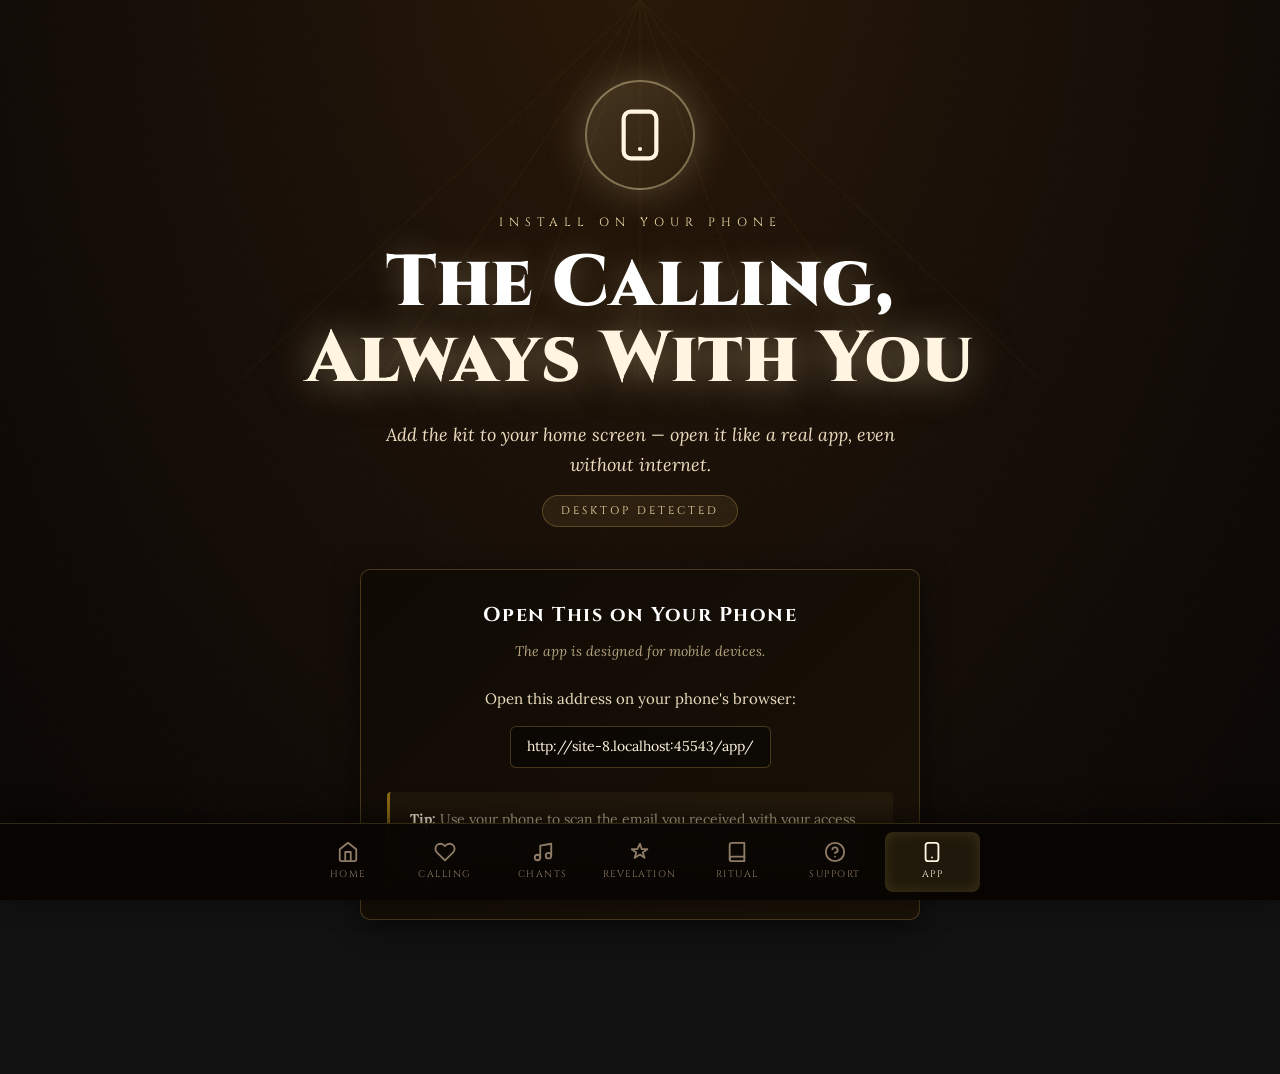
==== app/index.html @ 0c4c766d "Add files via upload" ====
<!DOCTYPE html>
<html lang="en">
<head>
<meta charset="UTF-8">
<meta name="viewport" content="width=device-width, initial-scale=1.0">
<meta name="color-scheme" content="dark">
<title>Install the App — The Calling of My Angel</title>
<meta property="og:title" content="Install the App — The Calling of My Angel">
<meta name="apple-mobile-web-app-capable" content="yes">
<meta name="apple-mobile-web-app-status-bar-style" content="black-translucent">
<meta name="apple-mobile-web-app-title" content="My Angel">
<meta name="theme-color" content="#160E08">
<link rel="manifest" href="../manifest.json">
<link rel="preconnect" href="https://fonts.googleapis.com">
<link rel="preconnect" href="https://fonts.gstatic.com" crossorigin>
<link href="https://fonts.googleapis.com/css2?family=Cinzel:wght@700;900&family=Lora:ital,wght@0,400;0,600;1,400&display=swap" rel="stylesheet">
<link rel="stylesheet" href="../css/style.css">
<style>
  .install-hero {
    text-align: center;
    padding: 30px 0 12px;
  }
  .install-phone-icon {
    display: inline-flex; align-items: center; justify-content: center;
    width: 110px; height: 110px;
    border-radius: 50%;
    background: linear-gradient(135deg, rgba(248,229,176,0.15), rgba(201,168,76,0.05));
    border: 2px solid rgba(248,229,176,0.4);
    box-shadow: 0 0 40px rgba(248,229,176,0.25);
    margin-bottom: 22px;
    animation: floatY 4s ease-in-out infinite;
  }
  .install-phone-icon svg { width: 56px; height: 56px; color: var(--gold-light); }
  @keyframes floatY { 0%, 100% { transform: translateY(0); } 50% { transform: translateY(-8px); } }

  .install-status {
    display: inline-block;
    font-family: 'Cinzel', serif; font-size: 11px; letter-spacing: 3px;
    text-transform: uppercase; color: var(--gold);
    padding: 6px 18px; border-radius: 30px;
    background: rgba(201,168,76,0.1);
    border: 1px solid rgba(201,168,76,0.3);
    margin: 14px 0 30px;
  }
  .install-status.installed {
    background: rgba(46,160,67,0.12);
    border-color: rgba(46,160,67,0.55);
    color: #7BC97D;
  }

  /* Cards for instructions per device */
  .install-card {
    max-width: 560px; margin: 0 auto 22px;
    background: linear-gradient(135deg, var(--paper, #0F0A04) 0%, var(--paper-warm, #1A1208) 100%);
    border: 1px solid rgba(201,168,76,0.28);
    border-radius: 10px;
    padding: 28px 26px;
    box-shadow: 0 8px 28px rgba(0,0,0,0.5);
    display: none;
  }
  .install-card.active { display: block; animation: cardIn 0.4s ease-out; }
  @keyframes cardIn { from { opacity: 0; transform: translateY(12px); } to { opacity: 1; transform: translateY(0); } }

  .install-card h2 {
    font-family: 'Cinzel', serif; font-size: 20px; font-weight: 700;
    color: var(--white); letter-spacing: 1.5px; margin-bottom: 8px;
    text-align: center;
  }
  .install-card .sub {
    text-align: center; font-style: italic; color: #B5A37F;
    font-size: 14px; margin-bottom: 22px;
  }

  .install-steps { list-style: none; padding: 0; counter-reset: step; }
  .install-steps li {
    counter-increment: step;
    display: flex; gap: 14px; padding: 14px 0;
    border-bottom: 1px dashed rgba(201,168,76,0.15);
    font-size: 15px; line-height: 1.55; color: #EDDDC0;
  }
  .install-steps li:last-child { border-bottom: none; }
  .install-steps li::before {
    content: counter(step);
    flex: 0 0 32px; height: 32px;
    background: linear-gradient(135deg, #F8E5B0 0%, #C9A84C 100%);
    color: #160E08;
    border-radius: 50%;
    display: flex; align-items: center; justify-content: center;
    font-family: 'Cinzel', serif; font-weight: 900; font-size: 14px;
    box-shadow: 0 0 12px rgba(240,208,128,0.4);
    flex-shrink: 0;
  }
  .install-steps strong { color: var(--gold-light); }
  .install-steps .share-icon {
    display: inline-flex; align-items: center; justify-content: center;
    width: 24px; height: 24px; border-radius: 5px;
    background: rgba(0,122,255,0.18);
    border: 1px solid rgba(0,122,255,0.6);
    color: #4DA3FF; vertical-align: middle;
    margin: 0 4px;
  }
  .install-steps .share-icon svg { width: 14px; height: 14px; }

  /* Android install button */
  .install-btn {
    display: block; margin: 22px auto 6px;
    background: linear-gradient(135deg, #F8E5B0 0%, #C9A84C 100%);
    color: #160E08;
    font-family: 'Cinzel', serif; font-size: 15px; font-weight: 900;
    letter-spacing: 2px; text-transform: uppercase;
    padding: 16px 32px; border-radius: 40px; border: 1px solid var(--gold-light);
    box-shadow: 0 8px 30px rgba(212,169,61,0.45), inset 0 1px 0 rgba(255,255,255,0.35);
    cursor: pointer; min-width: 240px;
    transition: transform 0.2s, box-shadow 0.2s, opacity 0.2s;
  }
  .install-btn:hover { transform: translateY(-2px); box-shadow: 0 12px 40px rgba(212,169,61,0.6); }
  .install-btn:disabled { opacity: 0.5; cursor: not-allowed; filter: grayscale(0.4); }

  .install-fallback {
    text-align: center; font-size: 13px; color: #8E7C66;
    margin-top: 14px; font-style: italic;
  }

  .install-hint {
    max-width: 560px; margin: 24px auto 0; padding: 16px 20px;
    background: rgba(201,168,76,0.06);
    border-left: 3px solid var(--gold-dark);
    border-radius: 4px;
    font-size: 14px; line-height: 1.6; color: #C0B194;
  }
  .install-hint strong { color: var(--gold-light); }

  /* QR section (desktop) */
  .qr-wrap {
    text-align: center;
    margin: 20px 0;
  }
  .qr-url {
    display: inline-block;
    margin-top: 14px;
    font-family: 'Lora', serif; font-size: 14px;
    color: var(--gold-light);
    background: rgba(0,0,0,0.4);
    padding: 8px 16px; border-radius: 6px;
    border: 1px solid rgba(201,168,76,0.3);
    user-select: all;
  }
</style>
</head>
<body>

<div class="dust" aria-hidden="true">
  <span></span><span></span><span></span><span></span><span></span><span></span>
  <span></span><span></span><span></span><span></span><span></span><span></span>
</div>

<svg class="rays" viewBox="0 0 800 380" xmlns="http://www.w3.org/2000/svg">
  <g transform="translate(400,0)">
    <line x1="0" y1="0" x2="-400" y2="380" stroke="#C9A84C" stroke-width="1"/>
    <line x1="0" y1="0" x2="-260" y2="380" stroke="#C9A84C" stroke-width="1"/>
    <line x1="0" y1="0" x2="-130" y2="380" stroke="#C9A84C" stroke-width="1"/>
    <line x1="0" y1="0" x2="0"    y2="380" stroke="#C9A84C" stroke-width="1"/>
    <line x1="0" y1="0" x2="130"  y2="380" stroke="#C9A84C" stroke-width="1"/>
    <line x1="0" y1="0" x2="260"  y2="380" stroke="#C9A84C" stroke-width="1"/>
    <line x1="0" y1="0" x2="400"  y2="380" stroke="#C9A84C" stroke-width="1"/>
  </g>
</svg>

<main class="shell">
  <header class="install-hero">
    <div class="install-phone-icon">
      <svg viewBox="0 0 24 24" fill="none" stroke="currentColor" stroke-width="1.8" stroke-linecap="round" stroke-linejoin="round">
        <rect x="5" y="2" width="14" height="20" rx="3"/>
        <line x1="12" y1="18" x2="12.01" y2="18"/>
      </svg>
    </div>
    <p class="page-eyebrow">Install on Your Phone</p>
    <h1 class="page-title">The Calling, <span class="accent">Always With You</span></h1>
    <p class="page-sub">Add the kit to your home screen — open it like a real app, even without internet.</p>
    <div class="install-status" id="installStatus">Loading...</div>
  </header>

  <!-- iOS instructions -->
  <div class="install-card" id="cardIOS">
    <h2>For iPhone &amp; iPad</h2>
    <p class="sub">Use Safari to add the app to your home screen.</p>
    <ol class="install-steps">
      <li>
        Tap the
        <span class="share-icon" aria-hidden="true">
          <svg viewBox="0 0 24 24" fill="none" stroke="currentColor" stroke-width="2" stroke-linecap="round" stroke-linejoin="round"><path d="M12 3v12"/><polyline points="8 7 12 3 16 7"/><path d="M5 12v6a2 2 0 0 0 2 2h10a2 2 0 0 0 2-2v-6"/></svg>
        </span>
        <strong>Share</strong> button at the bottom of Safari.
      </li>
      <li>Scroll down and tap <strong>"Add to Home Screen"</strong>.</li>
      <li>Tap <strong>"Add"</strong> in the top-right corner.</li>
      <li>Done! Find the angel icon on your home screen and open it like any app.</li>
    </ol>
    <div class="install-hint">
      <strong>Note:</strong> This only works on <strong>Safari</strong> (the blue compass icon). Chrome on iPhone doesn't support installation.
    </div>
  </div>

  <!-- Android instructions -->
  <div class="install-card" id="cardAndroid">
    <h2>For Android</h2>
    <p class="sub">Install in one tap with Chrome.</p>
    <button class="install-btn" id="androidInstallBtn" disabled>📥 Install the App</button>
    <p class="install-fallback" id="androidFallback">Loading installer...</p>

    <ol class="install-steps" id="androidManualSteps" style="display:none;">
      <li>Tap the <strong>menu (⋮)</strong> in the top-right of Chrome.</li>
      <li>Tap <strong>"Add to Home Screen"</strong> or <strong>"Install app"</strong>.</li>
      <li>Confirm — the angel icon appears on your home screen.</li>
    </ol>
  </div>

  <!-- Desktop fallback -->
  <div class="install-card" id="cardDesktop">
    <h2>Open This on Your Phone</h2>
    <p class="sub">The app is designed for mobile devices.</p>
    <div class="qr-wrap">
      <p style="color:#EDDDC0; font-size:15px; line-height:1.7;">
        Open this address on your phone's browser:
      </p>
      <span class="qr-url" id="appUrl"></span>
    </div>
    <div class="install-hint">
      <strong>Tip:</strong> Use your phone to scan the email you received with your access link — once on the phone, return to this page and follow the install steps.
    </div>
  </div>

</main>

<nav class="bottom-nav" aria-label="Primary">
  <div class="bottom-nav-inner">
    <a class="nav-item" href="../index.html">
      <svg viewBox="0 0 24 24" fill="none" stroke="currentColor" stroke-width="2" stroke-linecap="round" stroke-linejoin="round"><path d="M3 9l9-7 9 7v11a2 2 0 0 1-2 2H5a2 2 0 0 1-2-2z"/><polyline points="9 22 9 12 15 12 15 22"/></svg>
      Home
    </a>
    <a class="nav-item" href="../calling/index.html">
      <svg viewBox="0 0 24 24" fill="none" stroke="currentColor" stroke-width="2" stroke-linecap="round" stroke-linejoin="round"><path d="M20.84 4.61a5.5 5.5 0 0 0-7.78 0L12 5.67l-1.06-1.06a5.5 5.5 0 0 0-7.78 7.78l1.06 1.06L12 21.23l7.78-7.78 1.06-1.06a5.5 5.5 0 0 0 0-7.78z"/></svg>
      Calling
    </a>
    <a class="nav-item" href="../chants/index.html">
      <svg viewBox="0 0 24 24" fill="none" stroke="currentColor" stroke-width="2" stroke-linecap="round" stroke-linejoin="round"><path d="M9 18V5l12-2v13"/><circle cx="6" cy="18" r="3"/><circle cx="18" cy="16" r="3"/></svg>
      Chants
    </a>
    <a class="nav-item" href="../revelation/index.html">
      <svg viewBox="0 0 24 24" fill="none" stroke="currentColor" stroke-width="2" stroke-linecap="round" stroke-linejoin="round"><path d="M12 3l1.9 5.9H20l-5 3.6 1.9 5.9L12 14.8 6.1 18.4 8 12.5 3 8.9h6.1z"/></svg>
      Revelation
    </a>
    <a class="nav-item" href="../ritual/index.html">
      <svg viewBox="0 0 24 24" fill="none" stroke="currentColor" stroke-width="2" stroke-linecap="round" stroke-linejoin="round"><path d="M4 19.5A2.5 2.5 0 0 1 6.5 17H20"/><path d="M6.5 2H20v20H6.5A2.5 2.5 0 0 1 4 19.5v-15A2.5 2.5 0 0 1 6.5 2z"/></svg>
      Ritual
    </a>
    <a class="nav-item" href="../support/index.html">
      <svg viewBox="0 0 24 24" fill="none" stroke="currentColor" stroke-width="2" stroke-linecap="round" stroke-linejoin="round"><circle cx="12" cy="12" r="10"/><path d="M9.09 9a3 3 0 0 1 5.83 1c0 2-3 3-3 3"/><line x1="12" y1="17" x2="12.01" y2="17"/></svg>
      Support
    </a>
    <a class="nav-item active" href="index.html">
      <svg viewBox="0 0 24 24" fill="none" stroke="currentColor" stroke-width="2" stroke-linecap="round" stroke-linejoin="round"><rect x="5" y="2" width="14" height="20" rx="3"/><line x1="12" y1="18" x2="12.01" y2="18"/></svg>
      App
    </a>
  </div>
</nav>

<script>
  // Detect device
  function detectDevice() {
    var ua = (navigator.userAgent || '').toLowerCase();
    if (/iphone|ipad|ipod/.test(ua)) return 'ios';
    if (/android/.test(ua)) return 'android';
    return 'desktop';
  }

  // Detect if already installed (standalone mode)
  function isStandalone() {
    return window.matchMedia('(display-mode: standalone)').matches
      || window.navigator.standalone === true;
  }

  var device = detectDevice();
  var statusEl = document.getElementById('installStatus');

  // Show correct card
  if (isStandalone()) {
    statusEl.textContent = '✓ App is installed';
    statusEl.classList.add('installed');
  } else if (device === 'ios') {
    statusEl.textContent = 'iPhone / iPad detected';
    document.getElementById('cardIOS').classList.add('active');
  } else if (device === 'android') {
    statusEl.textContent = 'Android detected';
    document.getElementById('cardAndroid').classList.add('active');
  } else {
    statusEl.textContent = 'Desktop detected';
    document.getElementById('cardDesktop').classList.add('active');
    document.getElementById('appUrl').textContent = window.location.origin + '/app/';
  }

  // ===== Android PWA install flow =====
  var deferredPrompt = null;
  var installBtn = document.getElementById('androidInstallBtn');
  var fallback = document.getElementById('androidFallback');
  var manualSteps = document.getElementById('androidManualSteps');

  window.addEventListener('beforeinstallprompt', function(e) {
    e.preventDefault();
    deferredPrompt = e;
    installBtn.disabled = false;
    fallback.textContent = 'Tap above to install instantly.';
  });

  // If after 1.5s no prompt event fired, show manual steps fallback
  setTimeout(function() {
    if (device === 'android' && !deferredPrompt) {
      installBtn.style.display = 'none';
      fallback.style.display = 'none';
      manualSteps.style.display = 'block';
    }
  }, 1500);

  installBtn.addEventListener('click', function() {
    if (!deferredPrompt) return;
    deferredPrompt.prompt();
    deferredPrompt.userChoice.then(function(choice) {
      if (choice.outcome === 'accepted') {
        statusEl.textContent = '✓ App installed';
        statusEl.classList.add('installed');
      }
      deferredPrompt = null;
    });
  });

  window.addEventListener('appinstalled', function() {
    statusEl.textContent = '✓ App installed';
    statusEl.classList.add('installed');
    installBtn.disabled = true;
    installBtn.textContent = '✓ Installed';
  });
</script>

</body>
</html>
---- css/style.css ----
:root {
  color-scheme: dark;
  --gold: #F8E5B0;
  --gold-light: #FFF5E0;
  --gold-warm: #D4A93D;
  --gold-dark: #8B6914;
  --dark: #160E08;
  --dark2: #0A0705;
  --cream: #F5F0E8;
  --white: #FFFFFF;
  --muted: #EDDDC0;
  --dim: #8E7C66;
  --border: rgba(201,168,76,0.22);
  --border-strong: rgba(201,168,76,0.55);
}

* { margin: 0; padding: 0; box-sizing: border-box; }
html, body { min-height: 100%; }

body {
  background: radial-gradient(ellipse at 50% -10%, #2A1908 0%, #160E08 55%, #0A0705 100%);
  background-attachment: fixed;
  color: var(--cream);
  font-family: 'Lora', Georgia, serif;
  line-height: 1.7;
  padding-bottom: 92px;
  overflow-x: hidden;
  position: relative;
}

body::before {
  content: '';
  position: fixed; inset: 0;
  background-image: url("data:image/svg+xml,%3Csvg viewBox='0 0 256 256' xmlns='http://www.w3.org/2000/svg'%3E%3Cfilter id='noise'%3E%3CfeTurbulence type='fractalNoise' baseFrequency='0.9' numOctaves='4' stitchTiles='stitch'/%3E%3C/filter%3E%3Crect width='100%25' height='100%25' filter='url(%23noise)' opacity='0.04'/%3E%3C/svg%3E");
  pointer-events: none; z-index: 1; opacity: 0.3;
}

/* ============== FLOATING GOLDEN DUST ============== */
.dust { position: fixed; inset: 0; pointer-events: none; z-index: 1; overflow: hidden; }
.dust span {
  position: absolute; bottom: -20px;
  width: 2px; height: 2px; border-radius: 50%;
  background: #FFF5E0; opacity: 0;
  box-shadow: 0 0 8px #FFF5E0;
  animation: floatUp linear infinite;
}
.dust span:nth-child(1)  { left: 8%;  animation-duration: 22s; animation-delay: 0s; }
.dust span:nth-child(2)  { left: 18%; animation-duration: 28s; animation-delay: 4s; }
.dust span:nth-child(3)  { left: 28%; animation-duration: 25s; animation-delay: 2s; }
.dust span:nth-child(4)  { left: 38%; animation-duration: 30s; animation-delay: 8s; }
.dust span:nth-child(5)  { left: 48%; animation-duration: 24s; animation-delay: 1s; }
.dust span:nth-child(6)  { left: 58%; animation-duration: 27s; animation-delay: 6s; }
.dust span:nth-child(7)  { left: 68%; animation-duration: 26s; animation-delay: 3s; }
.dust span:nth-child(8)  { left: 78%; animation-duration: 29s; animation-delay: 5s; }
.dust span:nth-child(9)  { left: 88%; animation-duration: 23s; animation-delay: 7s; }
.dust span:nth-child(10) { left: 12%; animation-duration: 32s; animation-delay: 11s; width: 3px; height: 3px; }
.dust span:nth-child(11) { left: 52%; animation-duration: 34s; animation-delay: 9s; width: 3px; height: 3px; }
.dust span:nth-child(12) { left: 82%; animation-duration: 31s; animation-delay: 12s; width: 3px; height: 3px; }
@keyframes floatUp {
  0%   { transform: translateY(0) translateX(0); opacity: 0; }
  10%  { opacity: 0.9; }
  50%  { transform: translateY(-50vh) translateX(15px); opacity: 0.6; }
  90%  { opacity: 0.4; }
  100% { transform: translateY(-105vh) translateX(-10px); opacity: 0; }
}

.rays {
  position: absolute; top: 0; left: 50%; transform: translateX(-50%);
  width: 100%; max-width: 900px; height: 380px; pointer-events: none; opacity: 0.07;
  z-index: 1;
}

.shell {
  position: relative; z-index: 2;
  max-width: 760px; margin: 0 auto; padding: 50px 24px 40px;
}

/* ============== HEADER ============== */
.page-header { text-align: center; padding: 30px 0 50px; position: relative; }
.page-header::before {
  content: '';
  position: absolute;
  top: 0; left: 50%; transform: translateX(-50%);
  width: 480px; height: 480px;
  background: radial-gradient(circle, rgba(248,229,176,0.18) 0%, rgba(248,229,176,0.05) 35%, transparent 65%);
  pointer-events: none;
  z-index: -1;
  animation: haloBreath 6s ease-in-out infinite;
}
@keyframes haloBreath {
  0%, 100% { opacity: 0.6; transform: translateX(-50%) scale(0.95); }
  50%      { opacity: 1; transform: translateX(-50%) scale(1.1); }
}
.page-eyebrow {
  font-family: 'Cinzel', serif; font-size: 12px; letter-spacing: 6px;
  color: var(--gold); text-transform: uppercase; margin-bottom: 14px;
  opacity: 0; animation: fadeUp 0.7s ease forwards 0.1s;
}
.page-title {
  font-family: 'Cinzel', serif; font-size: clamp(38px, 8vw, 72px);
  font-weight: 900; color: var(--white); line-height: 1.05;
  letter-spacing: 1px;
  text-shadow: 0 0 30px rgba(248,229,176,0.25);
  opacity: 0; animation: fadeUp 0.8s ease forwards 0.2s, titleFloat 7s ease-in-out infinite 1.5s;
}
.page-title .accent {
  color: var(--gold-light);
  text-shadow: 0 0 40px rgba(248,229,176,0.5);
}
@keyframes titleFloat {
  0%, 100% { transform: translateY(0); }
  50%      { transform: translateY(-4px); }
}
.page-sub {
  font-size: clamp(15px, 2vw, 18px); color: var(--muted);
  font-style: italic; max-width: 560px; margin: 22px auto 0; line-height: 1.7;
  opacity: 0; animation: fadeUp 0.8s ease forwards 0.4s;
}

@keyframes fadeUp { from { opacity: 0; transform: translateY(20px); } to { opacity: 1; transform: translateY(0); } }

/* ============== STAR DIVIDER ============== */
.star-divider {
  display: flex; align-items: center; justify-content: center;
  gap: 18px; margin: 30px 0 50px;
}
.star-divider::before, .star-divider::after {
  content: ''; flex: 0 0 100px; height: 1px;
  background: linear-gradient(to right, transparent, var(--gold-dark), transparent);
}
.star-divider span {
  color: var(--gold); font-size: 22px;
  display: inline-block;
  animation: starPulse 3s ease-in-out infinite;
}
@keyframes starPulse {
  0%, 100% { opacity: 0.7; transform: scale(1) rotate(0deg); text-shadow: 0 0 0 rgba(248,229,176,0); }
  50%      { opacity: 1; transform: scale(1.2) rotate(180deg); text-shadow: 0 0 20px rgba(248,229,176,0.6); }
}

/* ============== HOME CARDS ============== */
.home-cards { display: grid; gap: 16px; max-width: 580px; margin: 0 auto; }
.home-card {
  display: flex; align-items: flex-start; gap: 18px;
  padding: 26px 24px;
  background: linear-gradient(135deg, #0F0A04 0%, #1A1208 100%);
  border: 1px solid var(--border);
  border-radius: 8px;
  text-decoration: none; color: inherit;
  box-shadow: 0 8px 24px rgba(0,0,0,0.4);
  transition: border-color 0.25s, transform 0.2s, box-shadow 0.25s;
  position: relative; overflow: hidden;
}
.home-card::after {
  content: ''; position: absolute; top: 0; left: -100%;
  width: 100%; height: 100%;
  background: linear-gradient(90deg, transparent, rgba(248,229,176,0.08), transparent);
  pointer-events: none;
  transition: left 0.6s ease;
}
.home-card:hover {
  border-color: var(--border-strong);
  transform: translateY(-3px);
  box-shadow: 0 14px 36px rgba(0,0,0,0.6), 0 0 30px rgba(201,168,76,0.18);
}
.home-card:hover::after { left: 100%; }
.home-card-icon {
  flex: 0 0 48px; height: 48px;
  display: flex; align-items: center; justify-content: center;
  border-radius: 50%; background: rgba(201,168,76,0.1);
  border: 1px solid rgba(201,168,76,0.4);
  color: var(--gold-light);
  position: relative;
  transition: transform 0.3s ease;
}
.home-card-icon::before {
  content: '';
  position: absolute; inset: -8px;
  border-radius: 50%;
  background: radial-gradient(circle, rgba(248,229,176,0.3) 0%, transparent 65%);
  opacity: 0; pointer-events: none;
  transition: opacity 0.3s ease;
}
.home-card:hover .home-card-icon { transform: scale(1.1) rotate(-4deg); }
.home-card:hover .home-card-icon::before { opacity: 1; animation: iconHalo 2s ease-in-out infinite; }
@keyframes iconHalo {
  0%, 100% { opacity: 0.55; transform: scale(0.95); }
  50%      { opacity: 1; transform: scale(1.2); }
}
.home-card-icon svg { width: 22px; height: 22px; position: relative; z-index: 1; }
.home-card-body { flex: 1; padding-top: 2px; }
.home-card-title {
  font-family: 'Cinzel', serif; font-size: 19px; font-weight: 700;
  color: var(--white); letter-spacing: 1px; margin-bottom: 6px;
}
.home-card-desc {
  font-size: 14px; color: var(--muted); line-height: 1.55;
}

/* ============== ACCORDION ============== */
.accordion { display: flex; flex-direction: column; gap: 10px; max-width: 720px; margin: 0 auto; }
.acc-item {
  background: linear-gradient(135deg, #0F0A04 0%, #15100A 100%);
  border: 1px solid var(--border);
  border-radius: 6px;
  overflow: hidden;
  box-shadow: 0 4px 14px rgba(0,0,0,0.35);
  transition: border-color 0.2s, box-shadow 0.25s;
}
.acc-item.open {
  border-color: var(--border-strong);
  background: linear-gradient(135deg, #15100A 0%, #1A1208 100%);
  box-shadow: 0 8px 26px rgba(0,0,0,0.5), 0 0 24px rgba(201,168,76,0.15);
}
.acc-trigger {
  width: 100%; padding: 18px 22px;
  background: transparent; border: none; cursor: pointer;
  display: flex; align-items: center; gap: 16px;
  text-align: left; color: inherit;
  font-family: 'Cinzel', serif;
  transition: background 0.2s;
}
.acc-trigger:hover { background: rgba(201,168,76,0.05); }
.acc-num {
  flex: 0 0 34px; height: 34px;
  display: flex; align-items: center; justify-content: center;
  border-radius: 50%; border: 1px solid var(--gold-dark);
  color: var(--gold-light); font-size: 12px; font-weight: 700; letter-spacing: 1px;
  background: rgba(201,168,76,0.06);
  transition: all 0.3s;
}
.acc-item.open .acc-num {
  background: linear-gradient(135deg, #D4A93D 0%, #8B6914 100%);
  color: #160E08;
  border-color: var(--gold-light);
  box-shadow: 0 0 14px rgba(248,229,176,0.4);
}
.acc-title {
  flex: 1;
  font-size: clamp(15px, 2vw, 17px); font-weight: 700;
  color: var(--white); letter-spacing: 0.5px; line-height: 1.35;
}
.acc-caret {
  flex: 0 0 auto; color: var(--gold);
  transition: transform 0.25s ease;
}
.acc-item.open .acc-caret { transform: rotate(180deg); }
.acc-body {
  display: none;
  padding: 0 22px 24px 72px;
  color: var(--muted);
  font-size: 16px; line-height: 1.85;
}
.acc-item.open .acc-body { display: block; animation: accFade 0.35s ease; }
@keyframes accFade {
  from { opacity: 0; transform: translateY(-4px); }
  to { opacity: 1; transform: translateY(0); }
}
.acc-body p { margin-bottom: 14px; }
.acc-body p:last-child { margin-bottom: 0; }
.acc-body strong { color: var(--cream); font-weight: 600; }
.acc-body em { color: var(--gold-light); font-style: italic; }

/* ============== CHANTS — track selector ============== */
.tracks-section { max-width: 720px; margin: 0 auto; }
.tracks-eyebrow {
  font-family: 'Cinzel', serif; font-size: 12px; letter-spacing: 4px;
  color: var(--gold); text-transform: uppercase; text-align: center; margin-bottom: 18px;
}
.track-list { display: flex; flex-direction: column; gap: 10px; }
.track-btn {
  width: 100%; padding: 18px 22px;
  background: linear-gradient(135deg, #0F0A04 0%, #15100A 100%);
  border: 1px solid var(--border);
  border-radius: 6px;
  display: flex; align-items: center; gap: 16px;
  text-align: left; cursor: pointer; color: inherit;
  font-family: 'Cinzel', serif;
  box-shadow: 0 4px 14px rgba(0,0,0,0.3);
  transition: all 0.2s;
}
.track-btn:hover, .track-btn.active {
  border-color: var(--gold-light);
  background: linear-gradient(135deg, #1A1208 0%, #221708 100%);
  box-shadow: 0 6px 22px rgba(0,0,0,0.4), 0 0 25px rgba(201,168,76,0.18);
}
.track-arrow {
  flex: 0 0 auto; color: var(--gold);
  transition: transform 0.25s;
}
.track-btn.active .track-arrow { transform: rotate(90deg); }
.track-name {
  flex: 1; font-size: 15px; font-weight: 700; letter-spacing: 0.5px;
  color: var(--white); line-height: 1.3;
}

/* Now Listening panel */
.now-listening {
  display: none;
  margin-top: 30px;
  padding: 28px 22px;
  background: linear-gradient(135deg, #0F0A04 0%, #1A1208 100%);
  border: 1px solid var(--gold-dark);
  border-radius: 8px;
  box-shadow: 0 10px 32px rgba(0,0,0,0.55), 0 0 40px rgba(201,168,76,0.15);
}
.now-listening.active {
  display: block;
  animation: accFade 0.4s ease, panelGlow 4s ease-in-out infinite 0.4s;
}
@keyframes panelGlow {
  0%, 100% { box-shadow: 0 10px 32px rgba(0,0,0,0.55), 0 0 30px rgba(201,168,76,0.12); }
  50%      { box-shadow: 0 10px 32px rgba(0,0,0,0.55), 0 0 50px rgba(201,168,76,0.3); }
}
.now-eyebrow {
  font-family: 'Cinzel', serif; font-size: 11px; letter-spacing: 4px;
  color: var(--gold); text-transform: uppercase; text-align: center; margin-bottom: 8px;
}
.now-title {
  font-family: 'Cinzel', serif; font-size: clamp(20px, 3vw, 26px); font-weight: 900;
  color: var(--white); text-align: center; margin-bottom: 22px; line-height: 1.2;
}
.now-player { margin: 0 auto 18px; max-width: 100%; min-height: 100px; }
.back-btn {
  display: flex; align-items: center; justify-content: center; gap: 8px;
  margin: 0 auto; padding: 10px 22px;
  background: transparent; border: 1px solid rgba(201,168,76,0.3);
  border-radius: 40px; color: var(--gold);
  font-family: 'Cinzel', serif; font-size: 11px; letter-spacing: 2px;
  text-transform: uppercase; cursor: pointer;
  transition: all 0.2s;
}
.back-btn:hover { border-color: var(--gold-light); color: var(--gold-light); background: rgba(201,168,76,0.06); }
.back-btn svg { width: 14px; height: 14px; }

/* ============== SUMMARY (collapsible long-form) ============== */
.summary-block {
  max-width: 720px; margin: 50px auto 0;
  background: linear-gradient(135deg, #0F0A04 0%, #15100A 100%);
  border: 1px solid var(--border);
  border-radius: 8px;
  overflow: hidden;
  box-shadow: 0 6px 20px rgba(0,0,0,0.35);
}
.summary-trigger {
  width: 100%; padding: 22px 26px;
  background: transparent; border: none; cursor: pointer;
  display: flex; align-items: center; justify-content: space-between; gap: 16px;
  text-align: left; color: inherit;
  font-family: 'Cinzel', serif; font-size: 16px; font-weight: 700;
  color: var(--white); letter-spacing: 1px;
  transition: background 0.2s;
}
.summary-trigger:hover { background: rgba(201,168,76,0.05); }
.summary-trigger svg { color: var(--gold); transition: transform 0.25s; flex-shrink: 0; }
.summary-block.open .summary-trigger svg { transform: rotate(180deg); }
.summary-body {
  display: none;
  padding: 0 26px 28px;
  color: var(--muted);
  font-size: 16px; line-height: 1.9;
}
.summary-block.open .summary-body { display: block; animation: accFade 0.35s ease; }
.summary-body p { margin-bottom: 16px; }
.summary-body p:last-child { margin-bottom: 0; }
.summary-body strong { color: var(--cream); font-weight: 600; }
.summary-body em { color: var(--gold-light); font-style: italic; }

/* ============== DOWNLOAD BUTTONS ============== */
.download-section { max-width: 720px; margin: 50px auto 30px; text-align: center; }
.download-stack { display: flex; flex-direction: column; gap: 12px; align-items: center; }
.download-btn {
  display: inline-flex; align-items: center; justify-content: center; gap: 10px;
  padding: 18px 32px;
  background: linear-gradient(135deg, #D4A93D 0%, #8B6914 100%);
  color: #160E08;
  font-family: 'Cinzel', serif; font-size: 13px; font-weight: 900; letter-spacing: 2px;
  text-transform: uppercase; text-decoration: none;
  border-radius: 40px; border: 1px solid var(--gold-light);
  box-shadow: 0 8px 30px rgba(212,169,61,0.45), inset 0 1px 0 rgba(255,255,255,0.3);
  transition: all 0.2s;
  min-width: 280px;
  position: relative; overflow: hidden;
  animation: btnGlow 3.5s ease-in-out infinite;
}
.download-btn::before {
  content: ''; position: absolute; top: 0; left: -100%;
  width: 100%; height: 100%;
  background: linear-gradient(90deg, transparent, rgba(255,255,255,0.5), transparent);
  animation: btnShimmer 3s infinite 1.5s;
  pointer-events: none;
}
@keyframes btnShimmer { 0% { left: -100%; } 60% { left: 200%; } 100% { left: 200%; } }
@keyframes btnGlow {
  0%, 100% { box-shadow: 0 8px 30px rgba(212,169,61,0.45), inset 0 1px 0 rgba(255,255,255,0.3); }
  50%      { box-shadow: 0 10px 42px rgba(212,169,61,0.7), inset 0 1px 0 rgba(255,255,255,0.45); }
}
.download-btn:hover {
  transform: translateY(-3px) scale(1.01);
  box-shadow: 0 14px 44px rgba(212,169,61,0.7), inset 0 1px 0 rgba(255,255,255,0.5);
}
.download-btn svg { width: 16px; height: 16px; position: relative; z-index: 1; }
.download-btn-secondary {
  background: transparent; color: var(--gold);
  border: 1px solid var(--gold-dark);
  box-shadow: none;
  animation: none;
}
.download-btn-secondary::before { display: none; }
.download-btn-secondary:hover {
  background: rgba(201,168,76,0.08);
  color: var(--gold-light); border-color: var(--gold-light);
  transform: translateY(-2px);
}

/* ============== BOTTOM NAV ============== */
.bottom-nav {
  position: fixed; bottom: 0; left: 0; right: 0;
  z-index: 1000;
  background: rgba(8,5,3,0.92);
  backdrop-filter: blur(12px); -webkit-backdrop-filter: blur(12px);
  border-top: 1px solid var(--border);
  box-shadow: 0 -4px 24px rgba(0,0,0,0.6);
  padding: 8px 6px max(8px, env(safe-area-inset-bottom));
}
.bottom-nav-inner {
  max-width: 680px; margin: 0 auto;
  display: grid; grid-template-columns: repeat(7, 1fr); gap: 2px;
}
.nav-item {
  display: flex; flex-direction: column; align-items: center; gap: 4px;
  padding: 9px 4px;
  text-decoration: none; color: var(--dim);
  font-family: 'Cinzel', serif; font-size: 9.5px; letter-spacing: 1.5px;
  text-transform: uppercase;
  border-radius: 8px;
  transition: color 0.2s, background 0.2s;
}
.nav-item:hover { color: var(--gold); }
.nav-item.active {
  color: var(--gold-light);
  background: rgba(201,168,76,0.12);
  box-shadow: inset 0 0 14px rgba(201,168,76,0.18);
}
.nav-item svg { width: 22px; height: 22px; }

/* ============== 404 ============== */
.notfound { text-align: center; padding: 100px 24px 60px; }
.notfound h1 {
  font-family: 'Cinzel', serif; font-size: clamp(72px, 14vw, 120px); font-weight: 900;
  color: var(--gold-light); letter-spacing: 6px; line-height: 1; margin-bottom: 14px;
  text-shadow: 0 0 40px rgba(240,208,128,0.4);
  animation: titleFloat 7s ease-in-out infinite;
}
.notfound p {
  color: var(--muted); font-style: italic; font-size: 17px; margin-bottom: 36px;
}

/* ============== RESPONSIVE ============== */
@media (max-width: 600px) {
  .shell { padding: 36px 16px 20px; }
  body { padding-bottom: 78px; }
  .page-header { padding: 16px 0 36px; }
  .page-header::before { width: 320px; height: 320px; }
  .home-card { padding: 22px 18px; gap: 14px; }
  .home-card-icon { flex: 0 0 42px; height: 42px; }
  .home-card-icon svg { width: 20px; height: 20px; }
  .home-card-title { font-size: 17px; }
  .acc-trigger { padding: 16px 18px; gap: 12px; }
  .acc-num { flex: 0 0 30px; height: 30px; font-size: 11px; }
  .acc-body { padding: 0 18px 22px 60px; font-size: 15px; }
  .summary-trigger { padding: 18px 20px; font-size: 15px; }
  .summary-body { padding: 0 20px 24px; font-size: 15px; }
  .track-btn { padding: 16px 18px; gap: 12px; }
  .track-name { font-size: 14px; }
  .nav-item { font-size: 9px; letter-spacing: 1px; }
  .nav-item svg { width: 20px; height: 20px; }
  .download-btn { padding: 15px 24px; font-size: 12px; min-width: 240px; }
  .star-divider::before, .star-divider::after { flex: 0 0 60px; }
}

/* Reduced-motion safety */
@media (prefers-reduced-motion: reduce) {
  *, *::before, *::after { animation-duration: 0.01ms !important; animation-iteration-count: 1 !important; transition-duration: 0.01ms !important; }
  .dust { display: none; }
}
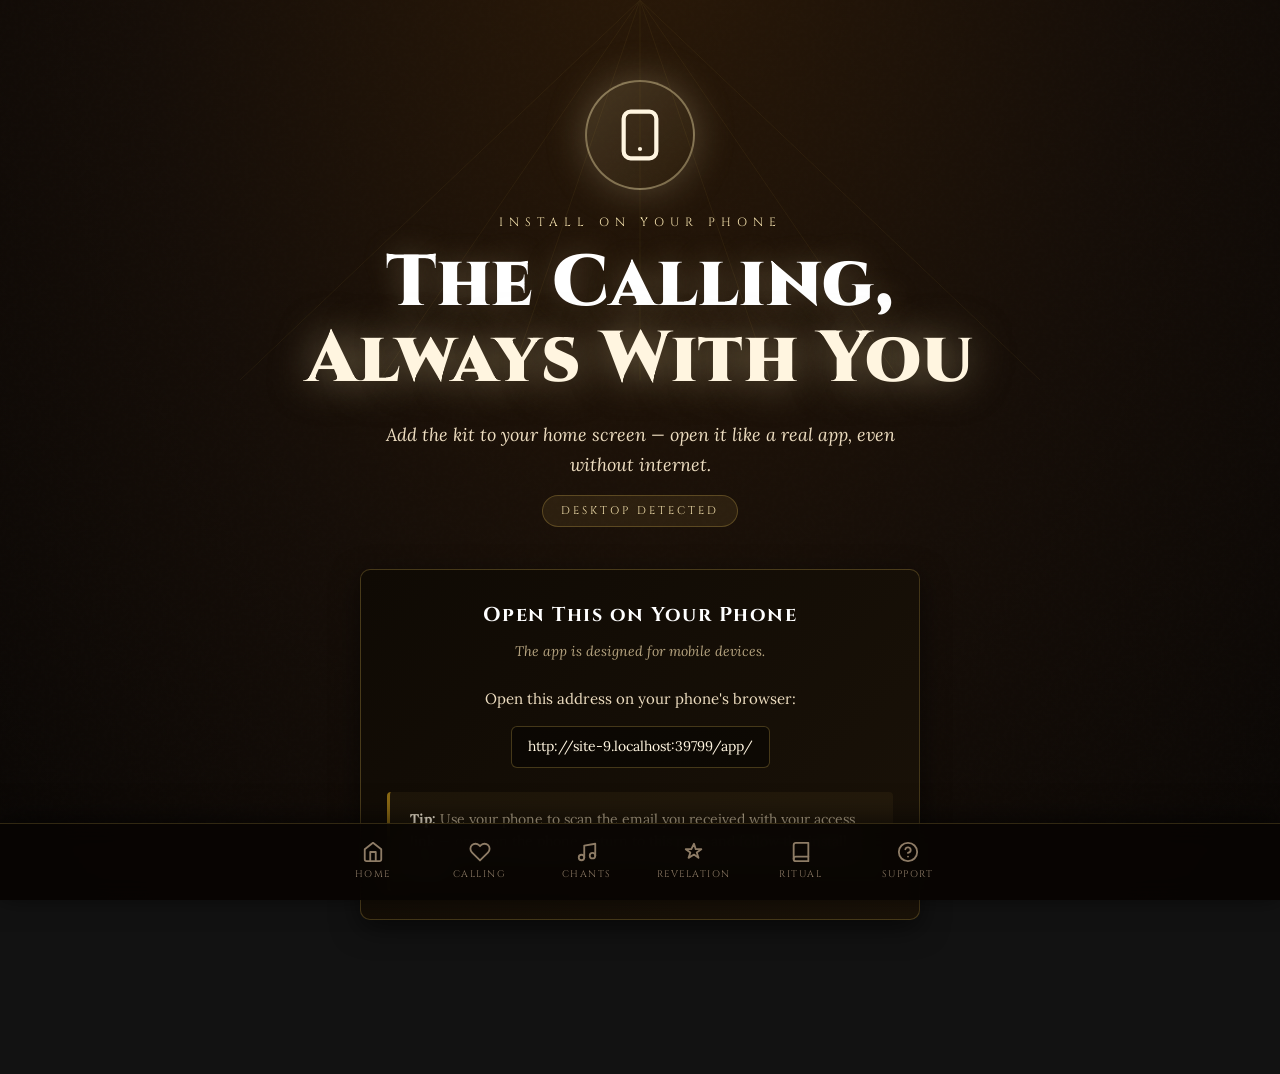
==== commit 97ac7041: "Add files via upload" ====
--- a/app/index.html
+++ b/app/index.html
@@ -258,10 +258,6 @@
       <svg viewBox="0 0 24 24" fill="none" stroke="currentColor" stroke-width="2" stroke-linecap="round" stroke-linejoin="round"><circle cx="12" cy="12" r="10"/><path d="M9.09 9a3 3 0 0 1 5.83 1c0 2-3 3-3 3"/><line x1="12" y1="17" x2="12.01" y2="17"/></svg>
       Support
     </a>
-    <a class="nav-item active" href="index.html">
-      <svg viewBox="0 0 24 24" fill="none" stroke="currentColor" stroke-width="2" stroke-linecap="round" stroke-linejoin="round"><rect x="5" y="2" width="14" height="20" rx="3"/><line x1="12" y1="18" x2="12.01" y2="18"/></svg>
-      App
-    </a>
   </div>
 </nav>
 
--- a/css/style.css
+++ b/css/style.css
@@ -424,8 +424,8 @@
   padding: 8px 6px max(8px, env(safe-area-inset-bottom));
 }
 .bottom-nav-inner {
-  max-width: 680px; margin: 0 auto;
-  display: grid; grid-template-columns: repeat(7, 1fr); gap: 2px;
+  max-width: 640px; margin: 0 auto;
+  display: grid; grid-template-columns: repeat(6, 1fr); gap: 2px;
 }
 .nav-item {
   display: flex; flex-direction: column; align-items: center; gap: 4px;
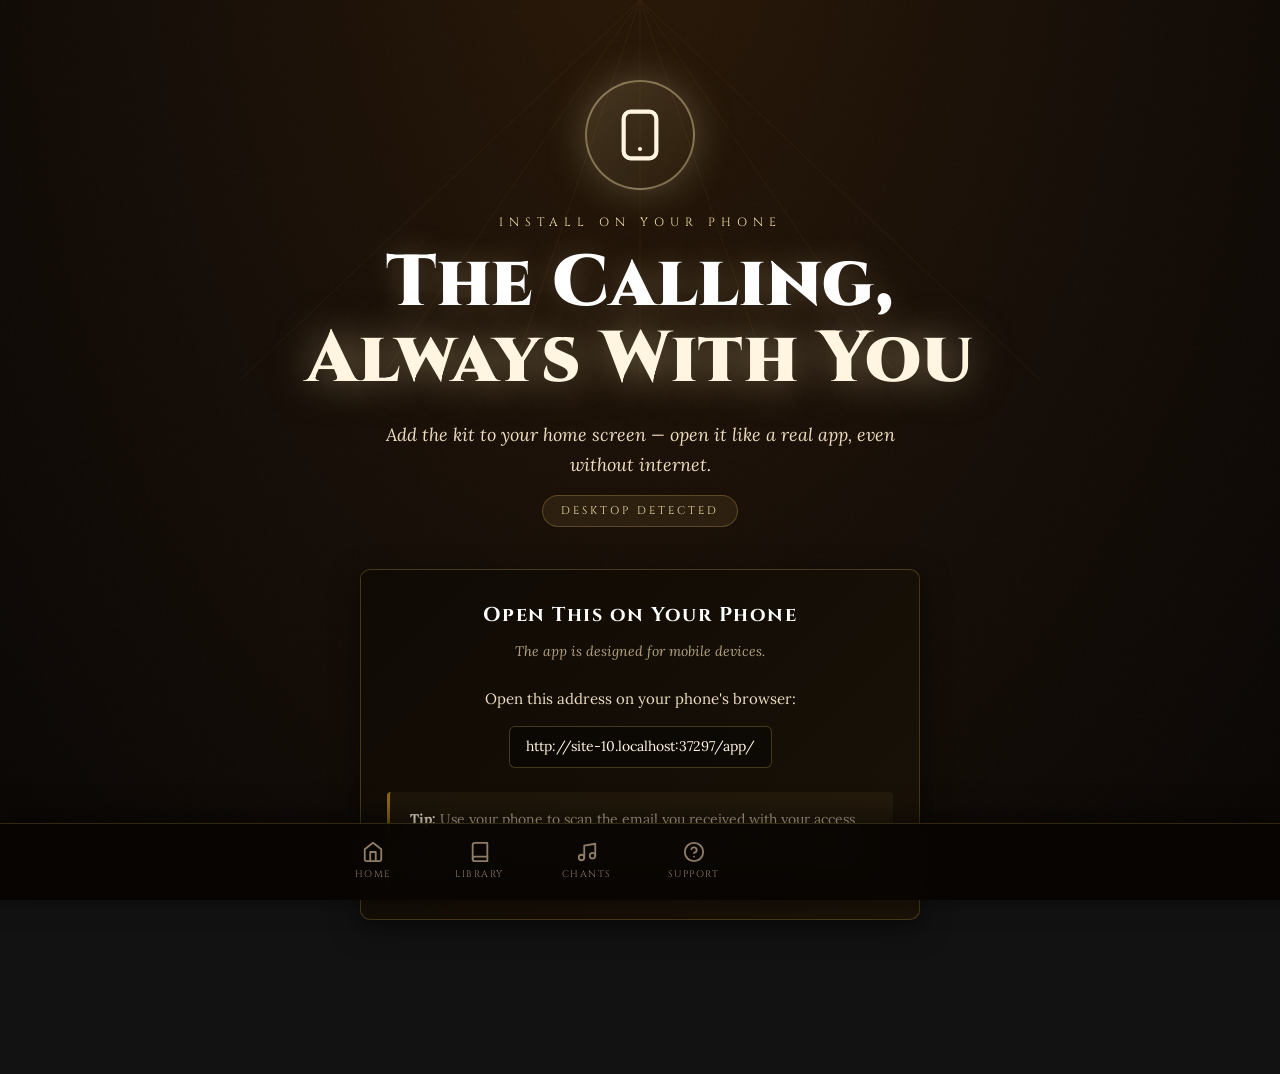
==== commit 4026761c: "Add files via upload" ====
--- a/app/index.html
+++ b/app/index.html
@@ -238,21 +238,13 @@
       <svg viewBox="0 0 24 24" fill="none" stroke="currentColor" stroke-width="2" stroke-linecap="round" stroke-linejoin="round"><path d="M3 9l9-7 9 7v11a2 2 0 0 1-2 2H5a2 2 0 0 1-2-2z"/><polyline points="9 22 9 12 15 12 15 22"/></svg>
       Home
     </a>
-    <a class="nav-item" href="../calling/index.html">
-      <svg viewBox="0 0 24 24" fill="none" stroke="currentColor" stroke-width="2" stroke-linecap="round" stroke-linejoin="round"><path d="M20.84 4.61a5.5 5.5 0 0 0-7.78 0L12 5.67l-1.06-1.06a5.5 5.5 0 0 0-7.78 7.78l1.06 1.06L12 21.23l7.78-7.78 1.06-1.06a5.5 5.5 0 0 0 0-7.78z"/></svg>
-      Calling
+    <a class="nav-item" href="../library/index.html">
+      <svg viewBox="0 0 24 24" fill="none" stroke="currentColor" stroke-width="2" stroke-linecap="round" stroke-linejoin="round"><path d="M4 19.5A2.5 2.5 0 0 1 6.5 17H20"/><path d="M6.5 2H20v20H6.5A2.5 2.5 0 0 1 4 19.5v-15A2.5 2.5 0 0 1 6.5 2z"/></svg>
+      Library
     </a>
     <a class="nav-item" href="../chants/index.html">
       <svg viewBox="0 0 24 24" fill="none" stroke="currentColor" stroke-width="2" stroke-linecap="round" stroke-linejoin="round"><path d="M9 18V5l12-2v13"/><circle cx="6" cy="18" r="3"/><circle cx="18" cy="16" r="3"/></svg>
       Chants
-    </a>
-    <a class="nav-item" href="../revelation/index.html">
-      <svg viewBox="0 0 24 24" fill="none" stroke="currentColor" stroke-width="2" stroke-linecap="round" stroke-linejoin="round"><path d="M12 3l1.9 5.9H20l-5 3.6 1.9 5.9L12 14.8 6.1 18.4 8 12.5 3 8.9h6.1z"/></svg>
-      Revelation
-    </a>
-    <a class="nav-item" href="../ritual/index.html">
-      <svg viewBox="0 0 24 24" fill="none" stroke="currentColor" stroke-width="2" stroke-linecap="round" stroke-linejoin="round"><path d="M4 19.5A2.5 2.5 0 0 1 6.5 17H20"/><path d="M6.5 2H20v20H6.5A2.5 2.5 0 0 1 4 19.5v-15A2.5 2.5 0 0 1 6.5 2z"/></svg>
-      Ritual
     </a>
     <a class="nav-item" href="../support/index.html">
       <svg viewBox="0 0 24 24" fill="none" stroke="currentColor" stroke-width="2" stroke-linecap="round" stroke-linejoin="round"><circle cx="12" cy="12" r="10"/><path d="M9.09 9a3 3 0 0 1 5.83 1c0 2-3 3-3 3"/><line x1="12" y1="17" x2="12.01" y2="17"/></svg>
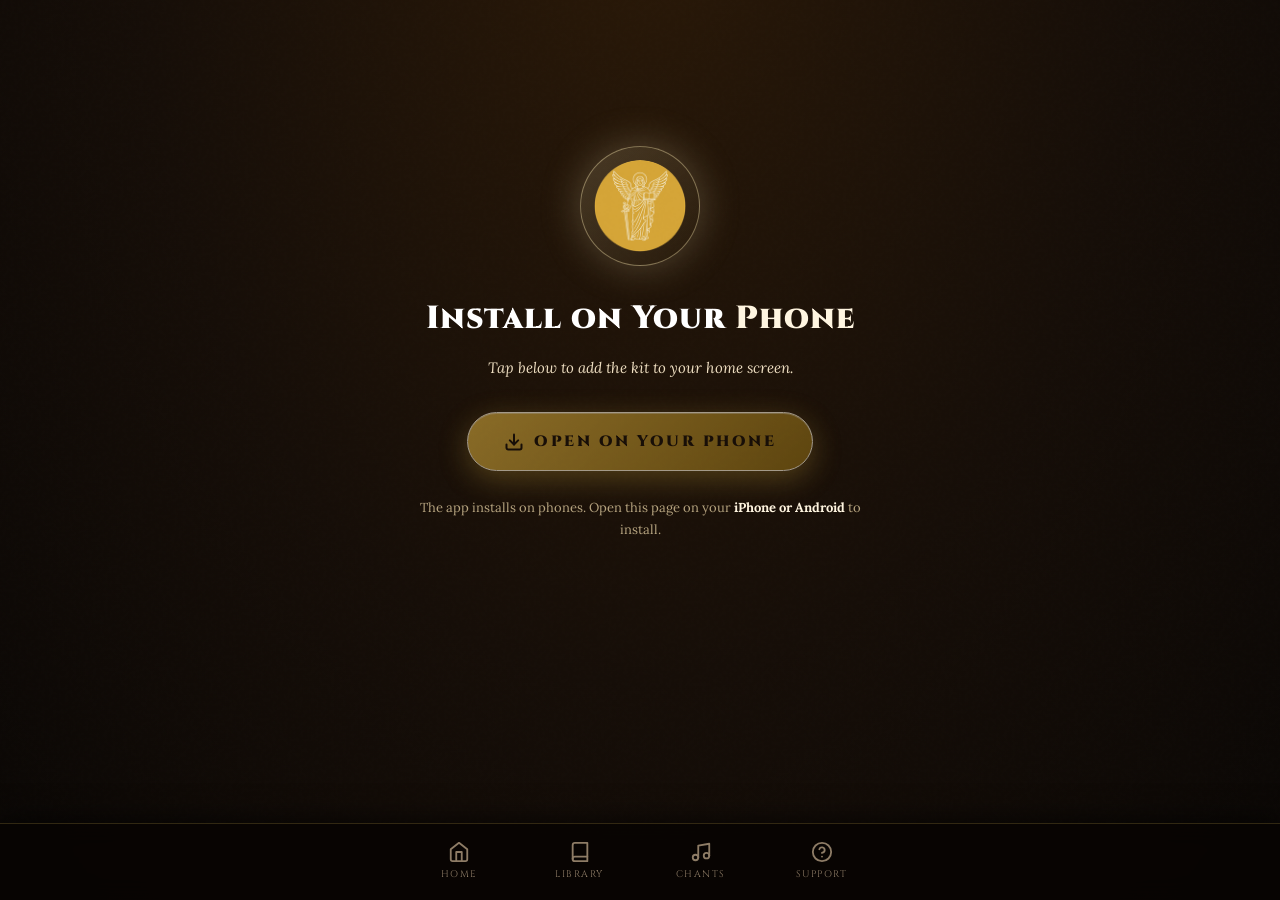
==== commit 08c4b2e1: "Add files via upload" ====
--- a/app/index.html
+++ b/app/index.html
@@ -5,146 +5,73 @@
 <meta name="viewport" content="width=device-width, initial-scale=1.0">
 <meta name="color-scheme" content="dark">
 <title>Install the App — The Calling of My Angel</title>
-<meta property="og:title" content="Install the App — The Calling of My Angel">
 <meta name="apple-mobile-web-app-capable" content="yes">
 <meta name="apple-mobile-web-app-status-bar-style" content="black-translucent">
 <meta name="apple-mobile-web-app-title" content="My Angel">
 <meta name="theme-color" content="#160E08">
 <link rel="manifest" href="../manifest.json">
+<link rel="apple-touch-icon" href="../apple-touch-icon.png">
 <link rel="preconnect" href="https://fonts.googleapis.com">
 <link rel="preconnect" href="https://fonts.gstatic.com" crossorigin>
 <link href="https://fonts.googleapis.com/css2?family=Cinzel:wght@700;900&family=Lora:ital,wght@0,400;0,600;1,400&display=swap" rel="stylesheet">
 <link rel="stylesheet" href="../css/style.css">
 <style>
-  .install-hero {
+  .install-wrap {
+    max-width: 520px; margin: 60px auto 40px;
     text-align: center;
-    padding: 30px 0 12px;
-  }
-  .install-phone-icon {
-    display: inline-flex; align-items: center; justify-content: center;
-    width: 110px; height: 110px;
+    padding: 36px 28px;
+  }
+  .install-icon-wrap {
+    width: 120px; height: 120px;
+    margin: 0 auto 26px;
     border-radius: 50%;
-    background: linear-gradient(135deg, rgba(248,229,176,0.15), rgba(201,168,76,0.05));
-    border: 2px solid rgba(248,229,176,0.4);
+    background: linear-gradient(135deg, rgba(248,229,176,0.18), rgba(201,168,76,0.04));
+    border: 1.5px solid rgba(248,229,176,0.4);
     box-shadow: 0 0 40px rgba(248,229,176,0.25);
-    margin-bottom: 22px;
-    animation: floatY 4s ease-in-out infinite;
-  }
-  .install-phone-icon svg { width: 56px; height: 56px; color: var(--gold-light); }
-  @keyframes floatY { 0%, 100% { transform: translateY(0); } 50% { transform: translateY(-8px); } }
-
-  .install-status {
-    display: inline-block;
-    font-family: 'Cinzel', serif; font-size: 11px; letter-spacing: 3px;
-    text-transform: uppercase; color: var(--gold);
-    padding: 6px 18px; border-radius: 30px;
-    background: rgba(201,168,76,0.1);
-    border: 1px solid rgba(201,168,76,0.3);
-    margin: 14px 0 30px;
-  }
-  .install-status.installed {
-    background: rgba(46,160,67,0.12);
-    border-color: rgba(46,160,67,0.55);
-    color: #7BC97D;
-  }
-
-  /* Cards for instructions per device */
-  .install-card {
-    max-width: 560px; margin: 0 auto 22px;
-    background: linear-gradient(135deg, var(--paper, #0F0A04) 0%, var(--paper-warm, #1A1208) 100%);
-    border: 1px solid rgba(201,168,76,0.28);
-    border-radius: 10px;
-    padding: 28px 26px;
-    box-shadow: 0 8px 28px rgba(0,0,0,0.5);
-    display: none;
-  }
-  .install-card.active { display: block; animation: cardIn 0.4s ease-out; }
-  @keyframes cardIn { from { opacity: 0; transform: translateY(12px); } to { opacity: 1; transform: translateY(0); } }
-
-  .install-card h2 {
-    font-family: 'Cinzel', serif; font-size: 20px; font-weight: 700;
-    color: var(--white); letter-spacing: 1.5px; margin-bottom: 8px;
-    text-align: center;
-  }
-  .install-card .sub {
-    text-align: center; font-style: italic; color: #B5A37F;
-    font-size: 14px; margin-bottom: 22px;
-  }
-
-  .install-steps { list-style: none; padding: 0; counter-reset: step; }
-  .install-steps li {
-    counter-increment: step;
-    display: flex; gap: 14px; padding: 14px 0;
-    border-bottom: 1px dashed rgba(201,168,76,0.15);
-    font-size: 15px; line-height: 1.55; color: #EDDDC0;
-  }
-  .install-steps li:last-child { border-bottom: none; }
-  .install-steps li::before {
-    content: counter(step);
-    flex: 0 0 32px; height: 32px;
-    background: linear-gradient(135deg, #F8E5B0 0%, #C9A84C 100%);
-    color: #160E08;
-    border-radius: 50%;
     display: flex; align-items: center; justify-content: center;
-    font-family: 'Cinzel', serif; font-weight: 900; font-size: 14px;
-    box-shadow: 0 0 12px rgba(240,208,128,0.4);
-    flex-shrink: 0;
-  }
-  .install-steps strong { color: var(--gold-light); }
-  .install-steps .share-icon {
-    display: inline-flex; align-items: center; justify-content: center;
-    width: 24px; height: 24px; border-radius: 5px;
-    background: rgba(0,122,255,0.18);
-    border: 1px solid rgba(0,122,255,0.6);
-    color: #4DA3FF; vertical-align: middle;
-    margin: 0 4px;
-  }
-  .install-steps .share-icon svg { width: 14px; height: 14px; }
-
-  /* Android install button */
-  .install-btn {
-    display: block; margin: 22px auto 6px;
-    background: linear-gradient(135deg, #F8E5B0 0%, #C9A84C 100%);
+  }
+  .install-icon-wrap img { width: 92px; height: 92px; border-radius: 50%; }
+  .install-title {
+    font-family: 'Cinzel', serif; font-size: clamp(24px, 4vw, 32px);
+    font-weight: 900; color: var(--white); margin-bottom: 10px; letter-spacing: 1px;
+  }
+  .install-title .gold { color: var(--gold-light); }
+  .install-sub {
+    font-size: 15px; color: var(--muted); font-style: italic;
+    margin-bottom: 32px; line-height: 1.6;
+  }
+  .install-action {
+    display: inline-flex; align-items: center; justify-content: center; gap: 10px;
+    padding: 18px 36px;
+    background: linear-gradient(135deg, #D4A93D 0%, #8B6914 100%);
     color: #160E08;
     font-family: 'Cinzel', serif; font-size: 15px; font-weight: 900;
-    letter-spacing: 2px; text-transform: uppercase;
-    padding: 16px 32px; border-radius: 40px; border: 1px solid var(--gold-light);
-    box-shadow: 0 8px 30px rgba(212,169,61,0.45), inset 0 1px 0 rgba(255,255,255,0.35);
-    cursor: pointer; min-width: 240px;
-    transition: transform 0.2s, box-shadow 0.2s, opacity 0.2s;
-  }
-  .install-btn:hover { transform: translateY(-2px); box-shadow: 0 12px 40px rgba(212,169,61,0.6); }
-  .install-btn:disabled { opacity: 0.5; cursor: not-allowed; filter: grayscale(0.4); }
-
-  .install-fallback {
-    text-align: center; font-size: 13px; color: #8E7C66;
-    margin-top: 14px; font-style: italic;
-  }
+    letter-spacing: 2.5px; text-transform: uppercase;
+    border-radius: 40px; border: 1px solid var(--gold-light);
+    box-shadow: 0 8px 30px rgba(212,169,61,0.5), inset 0 1px 0 rgba(255,255,255,0.35);
+    cursor: pointer; transition: transform 0.2s, box-shadow 0.2s;
+    min-width: 260px;
+  }
+  .install-action:hover:not(:disabled) {
+    transform: translateY(-2px);
+    box-shadow: 0 12px 40px rgba(212,169,61,0.65);
+  }
+  .install-action:disabled { opacity: 0.5; cursor: not-allowed; }
+  .install-action svg { width: 20px; height: 20px; }
 
   .install-hint {
-    max-width: 560px; margin: 24px auto 0; padding: 16px 20px;
-    background: rgba(201,168,76,0.06);
-    border-left: 3px solid var(--gold-dark);
-    border-radius: 4px;
-    font-size: 14px; line-height: 1.6; color: #C0B194;
+    margin-top: 26px;
+    font-size: 13px; color: #B5A37F;
+    line-height: 1.7;
   }
   .install-hint strong { color: var(--gold-light); }
-
-  /* QR section (desktop) */
-  .qr-wrap {
-    text-align: center;
-    margin: 20px 0;
-  }
-  .qr-url {
-    display: inline-block;
-    margin-top: 14px;
-    font-family: 'Lora', serif; font-size: 14px;
-    color: var(--gold-light);
-    background: rgba(0,0,0,0.4);
-    padding: 8px 16px; border-radius: 6px;
-    border: 1px solid rgba(201,168,76,0.3);
-    user-select: all;
-  }
+  .install-success {
+    color: #7BC97D;
+    font-family: 'Cinzel', serif; font-size: 13px; letter-spacing: 2px;
+    text-transform: uppercase;
+    margin-top: 20px; display: none;
+  }
+  .install-success.show { display: block; }
 </style>
 </head>
 <body>
@@ -154,179 +81,122 @@
   <span></span><span></span><span></span><span></span><span></span><span></span>
 </div>
 
-<svg class="rays" viewBox="0 0 800 380" xmlns="http://www.w3.org/2000/svg">
-  <g transform="translate(400,0)">
-    <line x1="0" y1="0" x2="-400" y2="380" stroke="#C9A84C" stroke-width="1"/>
-    <line x1="0" y1="0" x2="-260" y2="380" stroke="#C9A84C" stroke-width="1"/>
-    <line x1="0" y1="0" x2="-130" y2="380" stroke="#C9A84C" stroke-width="1"/>
-    <line x1="0" y1="0" x2="0"    y2="380" stroke="#C9A84C" stroke-width="1"/>
-    <line x1="0" y1="0" x2="130"  y2="380" stroke="#C9A84C" stroke-width="1"/>
-    <line x1="0" y1="0" x2="260"  y2="380" stroke="#C9A84C" stroke-width="1"/>
-    <line x1="0" y1="0" x2="400"  y2="380" stroke="#C9A84C" stroke-width="1"/>
-  </g>
-</svg>
-
 <main class="shell">
-  <header class="install-hero">
-    <div class="install-phone-icon">
-      <svg viewBox="0 0 24 24" fill="none" stroke="currentColor" stroke-width="1.8" stroke-linecap="round" stroke-linejoin="round">
-        <rect x="5" y="2" width="14" height="20" rx="3"/>
-        <line x1="12" y1="18" x2="12.01" y2="18"/>
-      </svg>
+  <div class="install-wrap">
+    <div class="install-icon-wrap">
+      <img src="../icon-192.png" alt="">
     </div>
-    <p class="page-eyebrow">Install on Your Phone</p>
-    <h1 class="page-title">The Calling, <span class="accent">Always With You</span></h1>
-    <p class="page-sub">Add the kit to your home screen — open it like a real app, even without internet.</p>
-    <div class="install-status" id="installStatus">Loading...</div>
-  </header>
-
-  <!-- iOS instructions -->
-  <div class="install-card" id="cardIOS">
-    <h2>For iPhone &amp; iPad</h2>
-    <p class="sub">Use Safari to add the app to your home screen.</p>
-    <ol class="install-steps">
-      <li>
-        Tap the
-        <span class="share-icon" aria-hidden="true">
-          <svg viewBox="0 0 24 24" fill="none" stroke="currentColor" stroke-width="2" stroke-linecap="round" stroke-linejoin="round"><path d="M12 3v12"/><polyline points="8 7 12 3 16 7"/><path d="M5 12v6a2 2 0 0 0 2 2h10a2 2 0 0 0 2-2v-6"/></svg>
-        </span>
-        <strong>Share</strong> button at the bottom of Safari.
-      </li>
-      <li>Scroll down and tap <strong>"Add to Home Screen"</strong>.</li>
-      <li>Tap <strong>"Add"</strong> in the top-right corner.</li>
-      <li>Done! Find the angel icon on your home screen and open it like any app.</li>
-    </ol>
-    <div class="install-hint">
-      <strong>Note:</strong> This only works on <strong>Safari</strong> (the blue compass icon). Chrome on iPhone doesn't support installation.
-    </div>
+    <h1 class="install-title">Install on Your <span class="gold">Phone</span></h1>
+    <p class="install-sub">Tap below to add the kit to your home screen.</p>
+
+    <button class="install-action" id="installBtn" type="button">
+      <svg viewBox="0 0 24 24" fill="none" stroke="currentColor" stroke-width="2.4" stroke-linecap="round" stroke-linejoin="round"><path d="M21 15v4a2 2 0 0 1-2 2H5a2 2 0 0 1-2-2v-4"/><polyline points="7 10 12 15 17 10"/><line x1="12" y1="15" x2="12" y2="3"/></svg>
+      <span id="installBtnText">Install Now</span>
+    </button>
+
+    <p class="install-hint" id="installHint"></p>
+    <p class="install-success" id="installSuccess">✓ App is installed</p>
   </div>
-
-  <!-- Android instructions -->
-  <div class="install-card" id="cardAndroid">
-    <h2>For Android</h2>
-    <p class="sub">Install in one tap with Chrome.</p>
-    <button class="install-btn" id="androidInstallBtn" disabled>📥 Install the App</button>
-    <p class="install-fallback" id="androidFallback">Loading installer...</p>
-
-    <ol class="install-steps" id="androidManualSteps" style="display:none;">
-      <li>Tap the <strong>menu (⋮)</strong> in the top-right of Chrome.</li>
-      <li>Tap <strong>"Add to Home Screen"</strong> or <strong>"Install app"</strong>.</li>
-      <li>Confirm — the angel icon appears on your home screen.</li>
-    </ol>
-  </div>
-
-  <!-- Desktop fallback -->
-  <div class="install-card" id="cardDesktop">
-    <h2>Open This on Your Phone</h2>
-    <p class="sub">The app is designed for mobile devices.</p>
-    <div class="qr-wrap">
-      <p style="color:#EDDDC0; font-size:15px; line-height:1.7;">
-        Open this address on your phone's browser:
-      </p>
-      <span class="qr-url" id="appUrl"></span>
-    </div>
-    <div class="install-hint">
-      <strong>Tip:</strong> Use your phone to scan the email you received with your access link — once on the phone, return to this page and follow the install steps.
-    </div>
-  </div>
-
 </main>
 
 <nav class="bottom-nav" aria-label="Primary">
   <div class="bottom-nav-inner">
     <a class="nav-item" href="../index.html">
-      <svg viewBox="0 0 24 24" fill="none" stroke="currentColor" stroke-width="2" stroke-linecap="round" stroke-linejoin="round"><path d="M3 9l9-7 9 7v11a2 2 0 0 1-2 2H5a2 2 0 0 1-2-2z"/><polyline points="9 22 9 12 15 12 15 22"/></svg>
+      <svg width="22" height="22" viewBox="0 0 24 24" fill="none" stroke="currentColor" stroke-width="2" stroke-linecap="round" stroke-linejoin="round"><path d="M3 9l9-7 9 7v11a2 2 0 0 1-2 2H5a2 2 0 0 1-2-2z"/><polyline points="9 22 9 12 15 12 15 22"/></svg>
       Home
     </a>
     <a class="nav-item" href="../library/index.html">
-      <svg viewBox="0 0 24 24" fill="none" stroke="currentColor" stroke-width="2" stroke-linecap="round" stroke-linejoin="round"><path d="M4 19.5A2.5 2.5 0 0 1 6.5 17H20"/><path d="M6.5 2H20v20H6.5A2.5 2.5 0 0 1 4 19.5v-15A2.5 2.5 0 0 1 6.5 2z"/></svg>
+      <svg width="22" height="22" viewBox="0 0 24 24" fill="none" stroke="currentColor" stroke-width="2" stroke-linecap="round" stroke-linejoin="round"><path d="M4 19.5A2.5 2.5 0 0 1 6.5 17H20"/><path d="M6.5 2H20v20H6.5A2.5 2.5 0 0 1 4 19.5v-15A2.5 2.5 0 0 1 6.5 2z"/></svg>
       Library
     </a>
     <a class="nav-item" href="../chants/index.html">
-      <svg viewBox="0 0 24 24" fill="none" stroke="currentColor" stroke-width="2" stroke-linecap="round" stroke-linejoin="round"><path d="M9 18V5l12-2v13"/><circle cx="6" cy="18" r="3"/><circle cx="18" cy="16" r="3"/></svg>
+      <svg width="22" height="22" viewBox="0 0 24 24" fill="none" stroke="currentColor" stroke-width="2" stroke-linecap="round" stroke-linejoin="round"><path d="M9 18V5l12-2v13"/><circle cx="6" cy="18" r="3"/><circle cx="18" cy="16" r="3"/></svg>
       Chants
     </a>
     <a class="nav-item" href="../support/index.html">
-      <svg viewBox="0 0 24 24" fill="none" stroke="currentColor" stroke-width="2" stroke-linecap="round" stroke-linejoin="round"><circle cx="12" cy="12" r="10"/><path d="M9.09 9a3 3 0 0 1 5.83 1c0 2-3 3-3 3"/><line x1="12" y1="17" x2="12.01" y2="17"/></svg>
+      <svg width="22" height="22" viewBox="0 0 24 24" fill="none" stroke="currentColor" stroke-width="2" stroke-linecap="round" stroke-linejoin="round"><circle cx="12" cy="12" r="10"/><path d="M9.09 9a3 3 0 0 1 5.83 1c0 2-3 3-3 3"/><line x1="12" y1="17" x2="12.01" y2="17"/></svg>
       Support
     </a>
   </div>
 </nav>
 
 <script>
-  // Detect device
-  function detectDevice() {
+  (function() {
     var ua = (navigator.userAgent || '').toLowerCase();
-    if (/iphone|ipad|ipod/.test(ua)) return 'ios';
-    if (/android/.test(ua)) return 'android';
-    return 'desktop';
-  }
-
-  // Detect if already installed (standalone mode)
-  function isStandalone() {
-    return window.matchMedia('(display-mode: standalone)').matches
-      || window.navigator.standalone === true;
-  }
-
-  var device = detectDevice();
-  var statusEl = document.getElementById('installStatus');
-
-  // Show correct card
-  if (isStandalone()) {
-    statusEl.textContent = '✓ App is installed';
-    statusEl.classList.add('installed');
-  } else if (device === 'ios') {
-    statusEl.textContent = 'iPhone / iPad detected';
-    document.getElementById('cardIOS').classList.add('active');
-  } else if (device === 'android') {
-    statusEl.textContent = 'Android detected';
-    document.getElementById('cardAndroid').classList.add('active');
-  } else {
-    statusEl.textContent = 'Desktop detected';
-    document.getElementById('cardDesktop').classList.add('active');
-    document.getElementById('appUrl').textContent = window.location.origin + '/app/';
-  }
-
-  // ===== Android PWA install flow =====
-  var deferredPrompt = null;
-  var installBtn = document.getElementById('androidInstallBtn');
-  var fallback = document.getElementById('androidFallback');
-  var manualSteps = document.getElementById('androidManualSteps');
-
-  window.addEventListener('beforeinstallprompt', function(e) {
-    e.preventDefault();
-    deferredPrompt = e;
-    installBtn.disabled = false;
-    fallback.textContent = 'Tap above to install instantly.';
-  });
-
-  // If after 1.5s no prompt event fired, show manual steps fallback
-  setTimeout(function() {
-    if (device === 'android' && !deferredPrompt) {
-      installBtn.style.display = 'none';
-      fallback.style.display = 'none';
-      manualSteps.style.display = 'block';
+    var isIOS = /iphone|ipad|ipod/.test(ua);
+    var isAndroid = /android/.test(ua);
+    var isStandalone = window.matchMedia('(display-mode: standalone)').matches
+                    || window.navigator.standalone === true;
+
+    var btn = document.getElementById('installBtn');
+    var btnText = document.getElementById('installBtnText');
+    var hint = document.getElementById('installHint');
+    var success = document.getElementById('installSuccess');
+
+    if (isStandalone) {
+      btn.style.display = 'none';
+      success.classList.add('show');
+      hint.innerHTML = 'You are already using the app.';
+      return;
     }
-  }, 1500);
-
-  installBtn.addEventListener('click', function() {
-    if (!deferredPrompt) return;
-    deferredPrompt.prompt();
-    deferredPrompt.userChoice.then(function(choice) {
-      if (choice.outcome === 'accepted') {
-        statusEl.textContent = '✓ App installed';
-        statusEl.classList.add('installed');
-      }
-      deferredPrompt = null;
+
+    var deferredPrompt = null;
+
+    if (isIOS) {
+      btnText.textContent = 'How to Install';
+      hint.innerHTML = '<strong>iPhone:</strong> Tap the <strong>Share</strong> button at the bottom of Safari, scroll down, and select <strong>"Add to Home Screen"</strong>.';
+      btn.addEventListener('click', function() {
+        hint.style.background = 'rgba(201,168,76,0.08)';
+        hint.style.padding = '14px 16px';
+        hint.style.borderRadius = '6px';
+        hint.style.border = '1px solid rgba(201,168,76,0.3)';
+      });
+    } else if (isAndroid) {
+      btn.disabled = true;
+      btnText.textContent = 'Loading...';
+      hint.innerHTML = 'Preparing the installer...';
+
+      window.addEventListener('beforeinstallprompt', function(e) {
+        e.preventDefault();
+        deferredPrompt = e;
+        btn.disabled = false;
+        btnText.textContent = 'Install Now';
+        hint.innerHTML = 'Tap above — the kit will appear on your home screen.';
+      });
+
+      setTimeout(function() {
+        if (!deferredPrompt) {
+          btn.disabled = false;
+          btnText.textContent = 'How to Install';
+          hint.innerHTML = '<strong>Android:</strong> Open the menu (⋮) in Chrome and tap <strong>"Add to Home Screen"</strong> or <strong>"Install app"</strong>.';
+        }
+      }, 1500);
+
+      btn.addEventListener('click', function() {
+        if (!deferredPrompt) return;
+        deferredPrompt.prompt();
+        deferredPrompt.userChoice.then(function(choice) {
+          if (choice.outcome === 'accepted') {
+            btn.style.display = 'none';
+            success.classList.add('show');
+          }
+          deferredPrompt = null;
+        });
+      });
+    } else {
+      // Desktop
+      btnText.textContent = 'Open on Your Phone';
+      btn.disabled = true;
+      btn.style.opacity = '0.6';
+      btn.style.cursor = 'default';
+      hint.innerHTML = 'The app installs on phones. Open this page on your <strong>iPhone or Android</strong> to install.';
+    }
+
+    window.addEventListener('appinstalled', function() {
+      btn.style.display = 'none';
+      success.classList.add('show');
     });
-  });
-
-  window.addEventListener('appinstalled', function() {
-    statusEl.textContent = '✓ App installed';
-    statusEl.classList.add('installed');
-    installBtn.disabled = true;
-    installBtn.textContent = '✓ Installed';
-  });
+  })();
 </script>
 
 </body>
--- a/css/style.css
+++ b/css/style.css
@@ -424,8 +424,8 @@
   padding: 8px 6px max(8px, env(safe-area-inset-bottom));
 }
 .bottom-nav-inner {
-  max-width: 640px; margin: 0 auto;
-  display: grid; grid-template-columns: repeat(6, 1fr); gap: 2px;
+  max-width: 480px; margin: 0 auto;
+  display: grid; grid-template-columns: repeat(4, 1fr); gap: 4px;
 }
 .nav-item {
   display: flex; flex-direction: column; align-items: center; gap: 4px;
@@ -484,3 +484,104 @@
   *, *::before, *::after { animation-duration: 0.01ms !important; animation-iteration-count: 1 !important; transition-duration: 0.01ms !important; }
   .dust { display: none; }
 }
+
+/* ============== PDF ACCESS BUTTONS (top of each module page) ============== */
+.pdf-actions {
+  display: flex; gap: 12px; flex-wrap: wrap;
+  justify-content: center; align-items: center;
+  max-width: 560px; margin: 0 auto 40px;
+}
+.pdf-btn {
+  display: inline-flex; align-items: center; justify-content: center; gap: 10px;
+  padding: 16px 28px;
+  background: linear-gradient(135deg, #D4A93D 0%, #8B6914 100%);
+  color: #160E08;
+  font-family: 'Cinzel', serif; font-size: 13px; font-weight: 900; letter-spacing: 2px;
+  text-transform: uppercase; text-decoration: none;
+  border-radius: 40px; border: 1px solid var(--gold-light);
+  box-shadow: 0 8px 24px rgba(212,169,61,0.4), inset 0 1px 0 rgba(255,255,255,0.35);
+  cursor: pointer; flex: 1; min-width: 200px; max-width: 280px;
+  transition: transform 0.2s, box-shadow 0.2s;
+}
+.pdf-btn:hover { transform: translateY(-2px); box-shadow: 0 12px 32px rgba(212,169,61,0.55); }
+.pdf-btn svg { width: 18px; height: 18px; }
+.pdf-btn-secondary {
+  background: transparent; color: var(--gold);
+  border: 1px solid var(--gold-dark);
+  box-shadow: none;
+}
+.pdf-btn-secondary:hover {
+  background: rgba(201,168,76,0.08);
+  color: var(--gold-light); border-color: var(--gold-light);
+  box-shadow: 0 6px 18px rgba(0,0,0,0.4);
+}
+
+/* ============== PDF MODAL (fullscreen viewer) ============== */
+.pdf-modal {
+  position: fixed; inset: 0; z-index: 9999;
+  background: rgba(0,0,0,0.92);
+  display: none;
+  flex-direction: column;
+  animation: pdfFadeIn 0.25s ease;
+}
+.pdf-modal.active { display: flex; }
+@keyframes pdfFadeIn { from { opacity: 0; } to { opacity: 1; } }
+
+.pdf-modal-header {
+  display: flex; align-items: center; justify-content: space-between;
+  padding: 14px 18px;
+  background: linear-gradient(135deg, #0F0A04 0%, #1A1208 100%);
+  border-bottom: 1px solid rgba(201,168,76,0.3);
+  flex-shrink: 0;
+}
+.pdf-modal-title {
+  font-family: 'Cinzel', serif; font-size: 14px; letter-spacing: 1.5px;
+  color: var(--gold-light); font-weight: 700;
+  text-transform: uppercase;
+  flex: 1; padding-right: 12px;
+  white-space: nowrap; overflow: hidden; text-overflow: ellipsis;
+}
+.pdf-modal-close {
+  background: transparent; border: 1px solid rgba(201,168,76,0.4);
+  color: var(--gold); width: 38px; height: 38px;
+  border-radius: 50%; cursor: pointer;
+  display: flex; align-items: center; justify-content: center;
+  transition: all 0.2s; flex-shrink: 0;
+}
+.pdf-modal-close:hover { border-color: var(--gold-light); color: var(--gold-light); background: rgba(201,168,76,0.1); }
+.pdf-modal-close svg { width: 18px; height: 18px; }
+
+.pdf-modal-body {
+  flex: 1;
+  background: #1A1208;
+  overflow: hidden;
+  position: relative;
+}
+.pdf-modal-iframe {
+  width: 100%; height: 100%;
+  border: none;
+  display: block;
+}
+.pdf-modal-fallback {
+  position: absolute; inset: 0;
+  display: flex; flex-direction: column; align-items: center; justify-content: center;
+  padding: 24px; text-align: center;
+  color: var(--cream); pointer-events: none;
+  opacity: 0;
+}
+.pdf-modal-fallback.show { opacity: 1; pointer-events: auto; }
+.pdf-modal-fallback h3 {
+  font-family: 'Cinzel', serif; font-size: 18px; color: var(--gold-light);
+  margin-bottom: 14px;
+}
+.pdf-modal-fallback p { font-size: 14px; color: var(--muted); margin-bottom: 20px; max-width: 380px; }
+.pdf-modal-fallback a {
+  display: inline-block; padding: 14px 28px;
+  background: linear-gradient(135deg, #D4A93D 0%, #8B6914 100%);
+  color: #160E08; font-family: 'Cinzel', serif;
+  font-size: 13px; font-weight: 900; letter-spacing: 2px;
+  text-transform: uppercase; text-decoration: none;
+  border-radius: 40px;
+}
+
+body.pdf-modal-open { overflow: hidden; }
